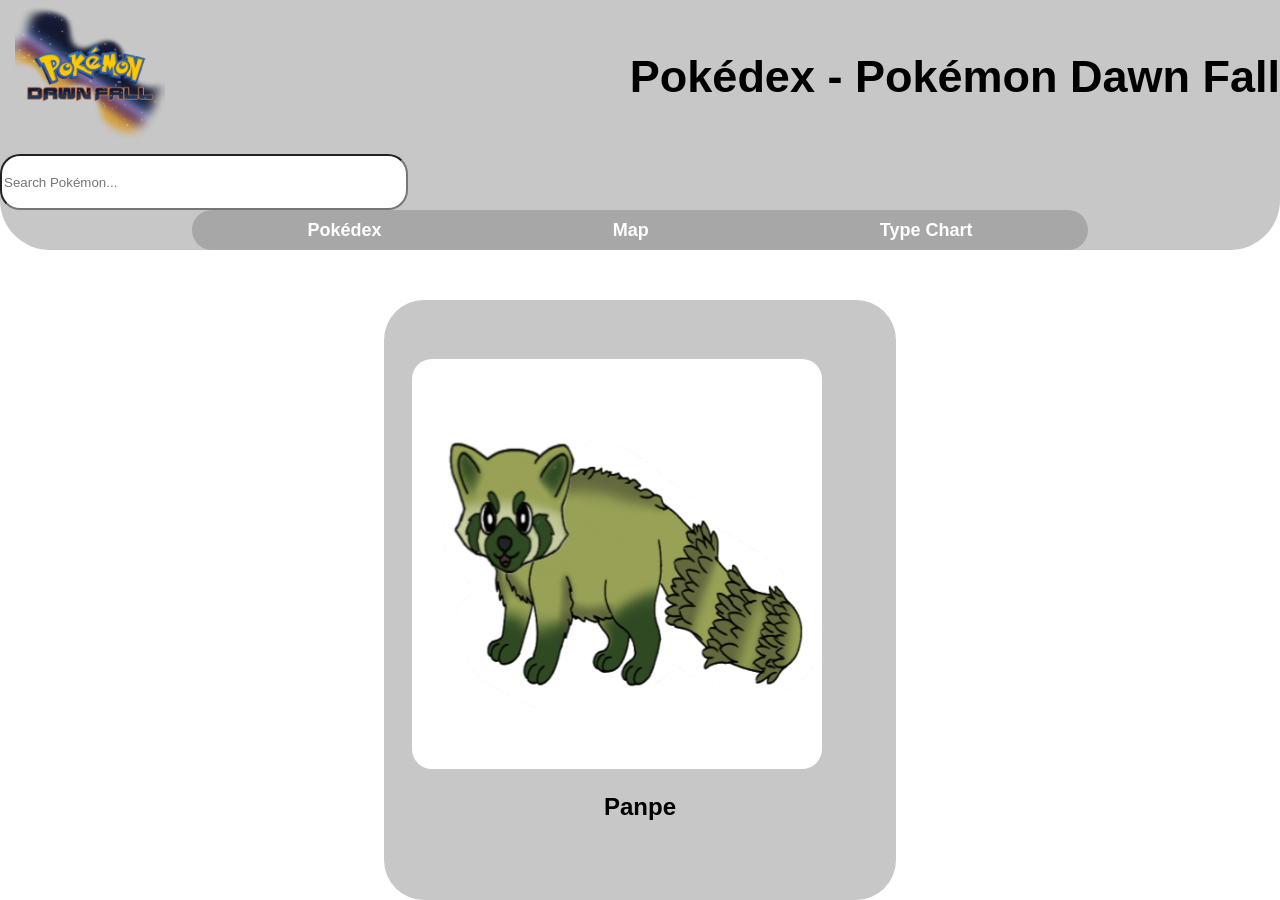
==== index.html @ 6885f35f "tem favicon agr" ====
<!DOCTYPE html>
<html lang="en">
<head>
    <meta charset="UTF-8">
    <meta name="viewport" content="width=device-width, initial-scale=1.0">
    <title>Pokédex - Pokémon Dawn Fall</title>
    <link rel="stylesheet" href="Css/dex.css">
    <link rel="icon" href="Img/LogoDawn-Fall.png" type="image/x-icon">
</head>
<body>
    <header>
        <picture>
            <img src="Img/LogoDawn-Fall.png" alt="Pokémon Dawn Fall Logo" href="index.html">
        </picture>
        <h1>Pokédex - Pokémon Dawn Fall</h1>
        <input type="text" id="pesquisa" placeholder="Search Pokémon...">
        <nav>
            <a href="index.html">Pokédex</a>
            <a href="#">Map</a>
            <a href="#">Type Chart</a>
        </nav>
    </header>
    <main>
        <section id="Panpe">
            <picture>
                <img src="Img/Panpe.png" alt="Panpe Pokémon">
            </picture>
            <h1>Panpe</h1>
        </section>
    </main>
</body>
---- Css/dex.css ----
body{
    background-color: white;
    font-family: Arial, sans-serif;
    margin: 0;
}
header{
    background-color: #c7c7c7;
    width: 100%;
    height: 250px;
    display: flex;
    justify-content: space-between;
    align-items: center;
    flex-wrap: wrap;
    border-radius: 0 0 50px 50px;
}
header nav{
    margin-left: 15%;
    width: 70%;
    height: 40px;
    display: flex;
    justify-content: space-around;
    align-items: center;
    background-color: #a7a7a7;
    border-radius: 20px;
}
header img{
    margin-left: 10%;
    width: 150px;
    height: auto;
}
header h1{
    margin-left: 15%;
    font-size: 45px;
}
header input{
    margin-right: 1%;
    width: 400px;
    height: 50px;
    background-color: #ffffff;
    border-radius: 20px;
}
nav a{
    text-decoration: none;
    color: white;
    font-size: 18px;
    font-weight: bold;
}
main{
    width: 100%;
    height: auto;
    display: flex;
    justify-content: center;
}
main section{
    margin-top: 50px;
    width: 40%;
    height: 600px;
    background-color: #c7c7c7;
    display: flex;
    justify-content: center;
    align-items: center;
    flex-direction: column;
    border-radius: 40px;
    text-align:justify;
}

main section img{
    width: 90%;
    height: auto;
    background-color: white;
    border-radius: 20px;
}
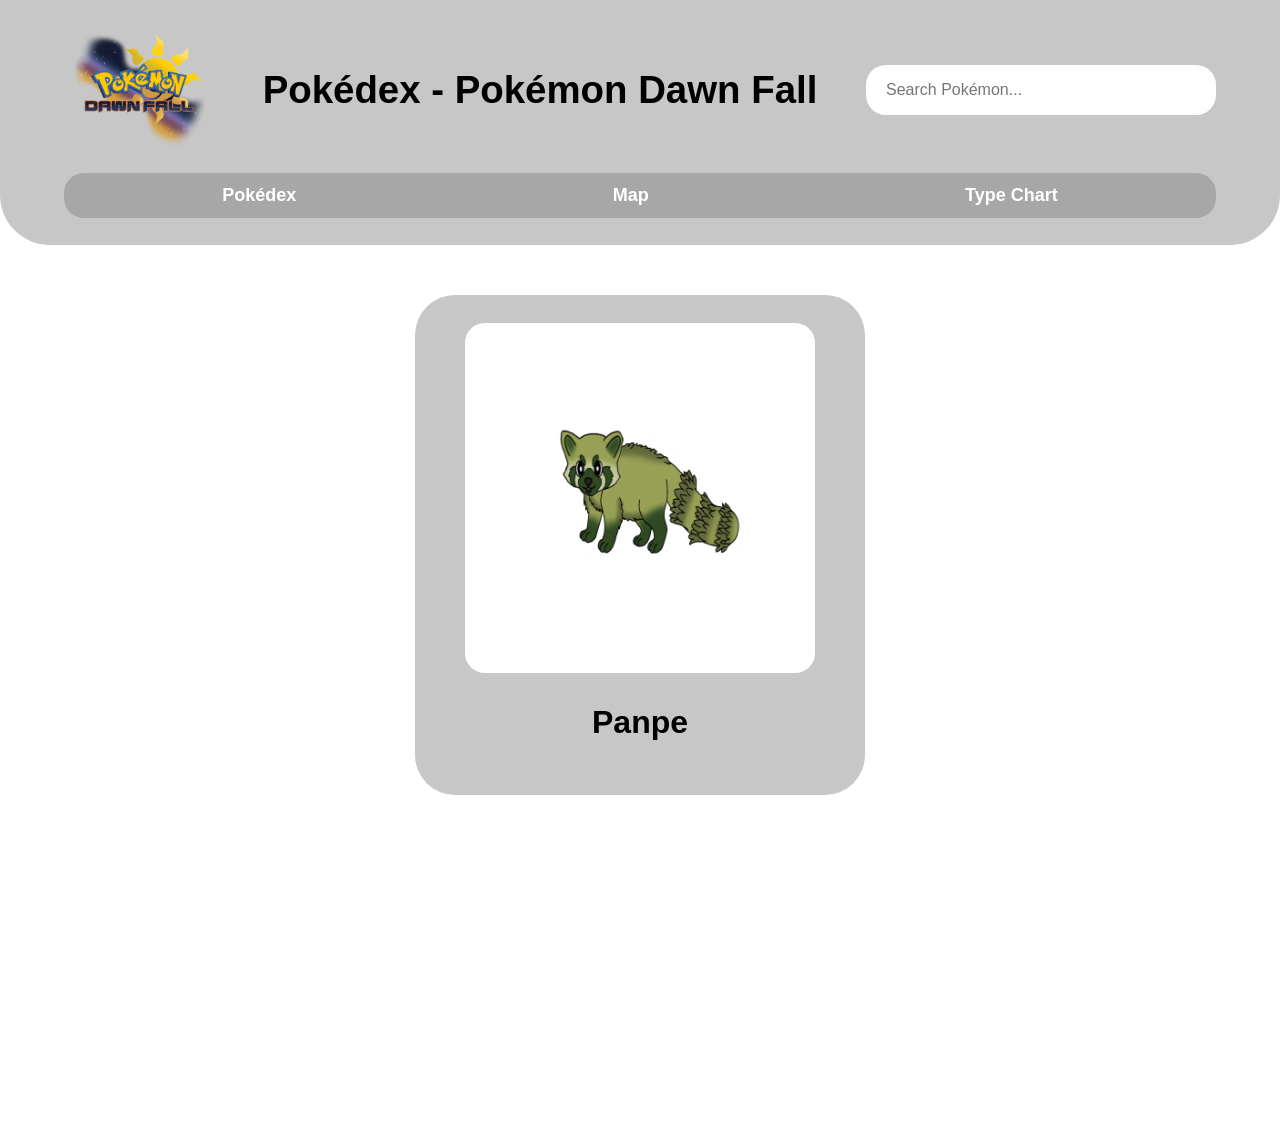
==== commit aa75693c: "Dex with images and Grid Header" ====
--- a/index.html
+++ b/index.html
@@ -4,14 +4,15 @@
     <meta charset="UTF-8">
     <meta name="viewport" content="width=device-width, initial-scale=1.0">
     <title>Pokédex - Pokémon Dawn Fall</title>
-    <link rel="stylesheet" href="Css/dex.css">
+    <link rel="stylesheet" href="Css/style.css">
     <link rel="icon" href="Img/LogoDawn-Fall.png" type="image/x-icon">
 </head>
 <body>
+
     <header>
-        <picture>
-            <img src="Img/LogoDawn-Fall.png" alt="Pokémon Dawn Fall Logo" href="index.html">
-        </picture>
+        <a href="index.html" class="logo">
+            <img src="Img/LogoDawn-Fall.png" alt="Pokémon Dawn Fall Logo">
+        </a>
         <h1>Pokédex - Pokémon Dawn Fall</h1>
         <input type="text" id="pesquisa" placeholder="Search Pokémon...">
         <nav>
@@ -28,4 +29,5 @@
             <h1>Panpe</h1>
         </section>
     </main>
-</body>+</body>
+</html>
--- a/Css/style.css
+++ b/Css/style.css
@@ -0,0 +1,182 @@
+* {
+    box-sizing: border-box;
+}
+body {
+    background-color: white;
+    font-family: Arial, sans-serif;
+    margin: 0;
+}
+header {
+    background-color: #c7c7c7;
+    width: 100%;
+    min-height: 220px;
+    padding: 25px 5%;
+    display: grid;
+    grid-template-columns: 150px 1fr 350px;
+    grid-template-rows: 1fr 50px;
+    align-items: center;
+    gap: 15px 30px;
+    border-radius: 0 0 50px 50px;
+}
+header .logo {
+    grid-column: 1;
+    grid-row: 1;
+    display: flex;
+    justify-content: center;
+}
+header img {
+    width: 130px;
+    max-width: 100%;
+    height: auto;
+}
+header h1 {
+    grid-column: 2;
+    grid-row: 1;
+    font-size: clamp(25px, 3vw, 45px);
+    text-align: center;
+    margin: 0;
+}
+header input {
+    grid-column: 3;
+    grid-row: 1;
+    width: 100%;
+    height: 50px;
+    padding: 0 20px;
+    background-color: white;
+    border: none;
+    border-radius: 20px;
+    font-size: 16px;
+    outline: none;
+}
+header nav {
+    grid-column: 1 / 4;
+    grid-row: 2;
+    width: 100%;
+    height: 45px;
+    display: flex;
+    justify-content: space-around;
+    align-items: center;
+    background-color: #a7a7a7;
+    border-radius: 20px;
+}
+nav a {
+    text-decoration: none;
+    color: white;
+    font-size: 18px;
+    font-weight: bold;
+    transition: 0.2s;
+}
+nav a:hover {
+    color: #333;
+}
+main {
+    width: 100%;
+    min-height: 100vh;
+    display: flex;
+    justify-content: center;
+    align-items: flex-start;
+    padding: 30px 20px;
+}
+main section {
+    margin-top: 20px;
+    width: 100%;
+    max-width: 450px;
+    min-height: 500px;
+    padding: 25px;
+    background-color: #c7c7c7;
+    display: flex;
+    justify-content: center;
+    align-items: center;
+    flex-direction: column;
+    border-radius: 40px;
+    text-align: center;
+}
+main section picture {
+    width: 100%;
+}
+main section img {
+    width: 100%;
+    max-width: 350px;
+    height: auto;
+    background-color: white;
+    border-radius: 20px;
+}
+main section h1 {
+    font-size: 32px;
+}
+@media (max-width: 900px) {
+    header {
+        grid-template-columns: 100px 1fr;
+        grid-template-rows: auto auto auto;
+        gap: 15px;
+        padding: 20px 4%;
+    }
+    header .logo {
+        grid-column: 1;
+        grid-row: 1;
+    }
+    header img {
+        width: 90px;
+    }
+    header h1 {
+        grid-column: 2;
+        grid-row: 1;
+        font-size: 30px;
+    }
+    header input {
+        grid-column: 1 / 3;
+        grid-row: 2;
+    }
+    header nav {
+        grid-column: 1 / 3;
+        grid-row: 3;
+    }
+}
+@media (max-width: 550px) {
+    header {
+        grid-template-columns: 1fr;
+        grid-template-rows: auto auto auto auto;
+        padding: 20px;
+        border-radius: 0 0 30px 30px;
+    }
+    header .logo {
+        grid-column: 1;
+        grid-row: 1;
+    }
+    header img {
+        width: 100px;
+    }
+    header h1 {
+        grid-column: 1;
+        grid-row: 2;
+        font-size: 25px;
+        text-align: center;
+    }
+    header input {
+        grid-column: 1;
+        grid-row: 3;
+        height: 45px;
+    }
+    header nav {
+        grid-column: 1;
+        grid-row: 4;
+        height: auto;
+        min-height: 45px;
+        gap: 10px;
+        padding: 12px 5px;
+    }
+    nav a {
+        font-size: 14px;
+    }
+    main {
+        padding: 20px 15px;
+    }
+    main section {
+        min-height: 400px;
+        padding: 20px;
+        border-radius: 25px;
+    }
+    main section h1 {
+        font-size: 26px;
+    }
+}
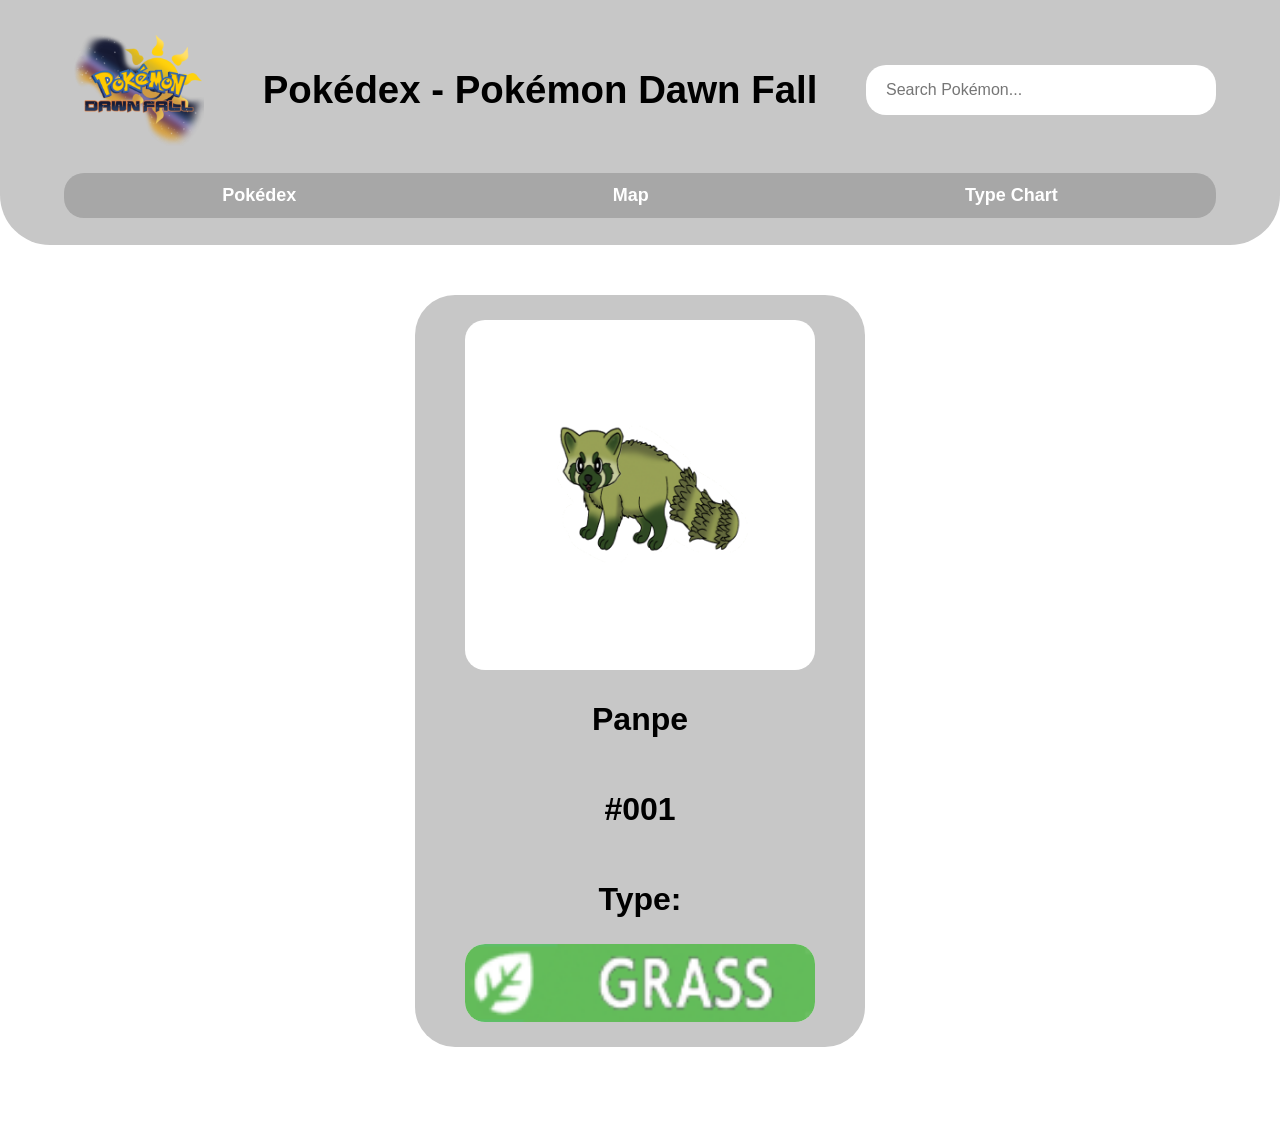
==== commit 5a09aa7c: "New Image Folder" ====
--- a/index.html
+++ b/index.html
@@ -5,13 +5,13 @@
     <meta name="viewport" content="width=device-width, initial-scale=1.0">
     <title>Pokédex - Pokémon Dawn Fall</title>
     <link rel="stylesheet" href="Css/style.css">
-    <link rel="icon" href="Img/LogoDawn-Fall.png" type="image/x-icon">
+    <link rel="icon" href="Img/Logos/LogoDawn-Fall.png" type="favicon">
 </head>
 <body>
 
     <header>
         <a href="index.html" class="logo">
-            <img src="Img/LogoDawn-Fall.png" alt="Pokémon Dawn Fall Logo">
+            <img src="Img/Logos/LogoDawn-Fall.png" alt="Pokémon Dawn Fall Logo">
         </a>
         <h1>Pokédex - Pokémon Dawn Fall</h1>
         <input type="text" id="pesquisa" placeholder="Search Pokémon...">
@@ -24,9 +24,12 @@
     <main>
         <section id="Panpe">
             <picture>
-                <img src="Img/Panpe.png" alt="Panpe Pokémon">
+                <img src="Img/Pokémons/Panpe.png" alt="Panpe Pokémon">
             </picture>
             <h1>Panpe</h1>
+            <h1>#001</h1>
+            <h1>Type:</h1>
+            <img class="types" src="Img/Type Icons/Grass.png" alt="Grass Type">
         </section>
     </main>
 </body>
--- a/Css/style.css
+++ b/Css/style.css
@@ -101,6 +101,9 @@
     background-color: white;
     border-radius: 20px;
 }
+.types{
+    background-color: none;
+}
 main section h1 {
     font-size: 32px;
 }
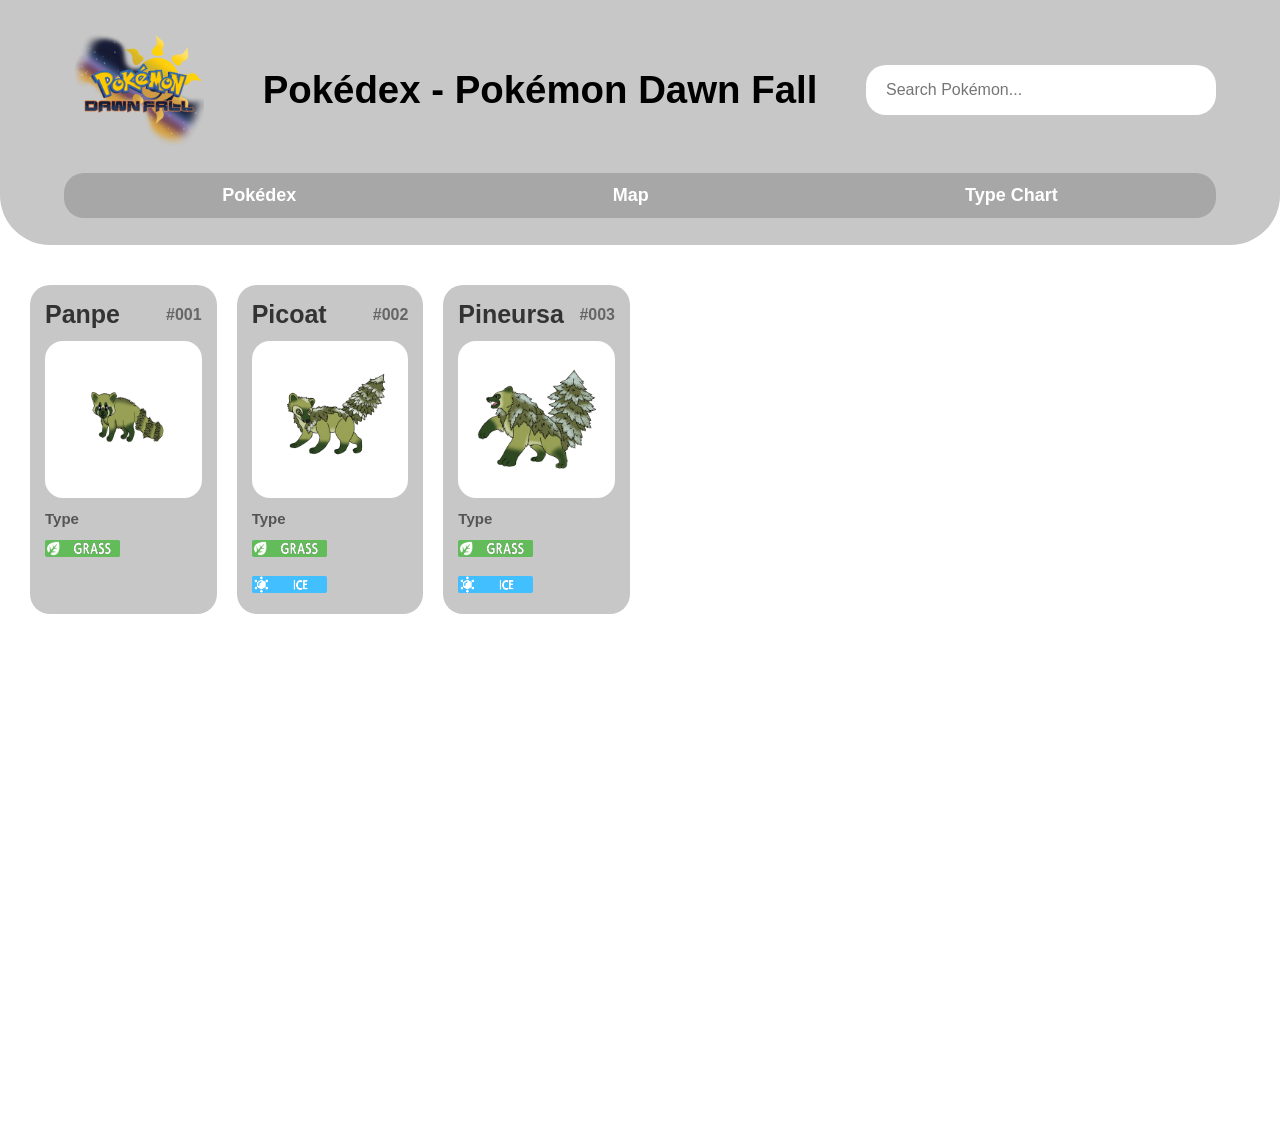
==== commit d0cd224a: "Grid system and #003" ====
--- a/index.html
+++ b/index.html
@@ -21,15 +21,53 @@
             <a href="#">Type Chart</a>
         </nav>
     </header>
-    <main>
-        <section id="Panpe">
-            <picture>
+    <main class="pokedex">
+        <section class="pokemon-card" id="Panpe">
+            <div class="pokemon-header">
+                <h2>Panpe</h2>
+                <span class="pokemon-number">#001</span>
+            </div>
+            <picture class="pokemon-artwork">
                 <img src="Img/Pokémons/Panpe.png" alt="Panpe Pokémon">
             </picture>
-            <h1>Panpe</h1>
-            <h1>#001</h1>
-            <h1>Type:</h1>
-            <img class="types" src="Img/Type Icons/Grass.png" alt="Grass Type">
+            <div class="pokemon-info">
+                <span class="info-label">Type</span>
+                <div class="pokemon-types">
+                    <img class="types" src="Img/Type Icons/Grass.png" alt="Grass">
+                </div>
+            </div>
+        </section>
+        <section class="pokemon-card" id="Picoat">
+            <div class="pokemon-header">
+                <h2>Picoat</h2>
+                <span class="pokemon-number">#002</span>
+            </div>
+            <picture class="pokemon-artwork">
+                <img src="Img/Pokémons/Picoat.png" alt="Picoat Pokémon">
+            </picture>
+            <div class="pokemon-info">
+                <span class="info-label">Type</span>
+                <div class="pokemon-types">
+                    <img class="types" src="Img/Type Icons/Grass.png" alt="Grass">
+                    <img class="types" src="Img/Type Icons/Ice.png" alt="Ice">
+                </div>
+            </div>
+        </section>
+        <section class="pokemon-card" id="Pineursa">
+            <div class="pokemon-header">
+                <h2>Pineursa</h2>
+                <span class="pokemon-number">#003</span>
+            </div>
+            <picture class="pokemon-artwork">
+                <img src="Img/Pokémons/Pineursa.png" alt="Pineursa Pokémon">
+            </picture>
+            <div class="pokemon-info">
+                <span class="info-label">Type</span>
+                <div class="pokemon-types">
+                    <img class="types" src="Img/Type Icons/Grass.png" alt="Grass">
+                    <img class="types" src="Img/Type Icons/Ice.png" alt="Ice">
+                </div>
+            </div>
         </section>
     </main>
 </body>
--- a/Css/style.css
+++ b/Css/style.css
@@ -66,46 +66,119 @@
     font-weight: bold;
     transition: 0.2s;
 }
-nav a:hover {
+main.pokedex {
+    width: 100%;
+    max-width: 1800px;
+    min-height: 100vh;
+    margin: 0 auto;
+    padding: 40px 30px;
+    display: grid;
+    grid-template-columns: repeat(6, minmax(0, 1fr));
+    grid-auto-rows: max-content;
+    gap: 20px;
+    align-items: stretch;
+}
+.pokemon-card {
+    width: 100%;
+    min-width: 0;
+    padding: 15px;
+    background-color: #c7c7c7;
+    border-radius: 20px;
+    display: flex;
+    flex-direction: column;
+    gap: 12px;
+}
+.pokemon-header {
+    width: 100%;
+    display: flex;
+    justify-content: space-between;
+    align-items: center;
+    gap: 10px;
+}
+.pokemon-header h2 {
+    margin: 0;
+    font-size: 25px;
     color: #333;
 }
-main {
-    width: 100%;
-    min-height: 100vh;
+.pokemon-number {
+    font-size: 16px;
+    font-weight: bold;
+    color: #666;
+}
+.pokemon-artwork {
+    width: 100%;
+    aspect-ratio: 1 / 1;
     display: flex;
     justify-content: center;
-    align-items: flex-start;
-    padding: 30px 20px;
-}
-main section {
-    margin-top: 20px;
-    width: 100%;
-    max-width: 450px;
-    min-height: 500px;
-    padding: 25px;
-    background-color: #c7c7c7;
-    display: flex;
-    justify-content: center;
-    align-items: center;
+    align-items: center;
+    background-color: white;
+    border-radius: 18px;
+    overflow: hidden;
+}
+.pokemon-artwork img {
+    width: 90%;
+    height: 90%;
+    object-fit: contain;
+}
+.pokemon-info {
+    display: flex;
     flex-direction: column;
-    border-radius: 40px;
-    text-align: center;
-}
-main section picture {
-    width: 100%;
-}
-main section img {
-    width: 100%;
-    max-width: 350px;
-    height: auto;
-    background-color: white;
-    border-radius: 20px;
-}
-.types{
-    background-color: none;
-}
-main section h1 {
-    font-size: 32px;
+    gap: 8px;
+}
+.info-label {
+    font-size: 15px;
+    font-weight: bold;
+    color: #555;
+}
+.pokemon-types {
+    display: flex;
+    align-items: center;
+    gap: 8px;
+    flex-wrap: wrap;
+}
+.types {
+    width: 75px;
+    height: 28px;
+    object-fit: contain;
+}
+@media (max-width: 1200px) {
+    main.pokedex {
+        grid-template-columns: repeat(4, minmax(0, 1fr));
+    }
+}
+@media (max-width: 900px) {
+    main.pokedex {
+        grid-template-columns: repeat(3, minmax(0, 1fr));
+        gap: 15px;
+        padding: 25px 20px;
+    }
+}
+@media (max-width: 550px) {
+    main.pokedex {
+        grid-template-columns: repeat(2, minmax(0, 1fr));
+        gap: 12px;
+        padding: 20px 12px;
+    }
+    .pokemon-card {
+        padding: 12px;
+        border-radius: 18px;
+        gap: 10px;
+    }
+    .pokemon-header h2 {
+        font-size: 18px;
+    }
+    .pokemon-number {
+        font-size: 12px;
+    }
+    .types {
+        width: 55px;
+        height: 23px;
+    }
+}
+@media (max-width: 350px) {
+    main.pokedex {
+        grid-template-columns: 1fr;
+    }
 }
 @media (max-width: 900px) {
     header {
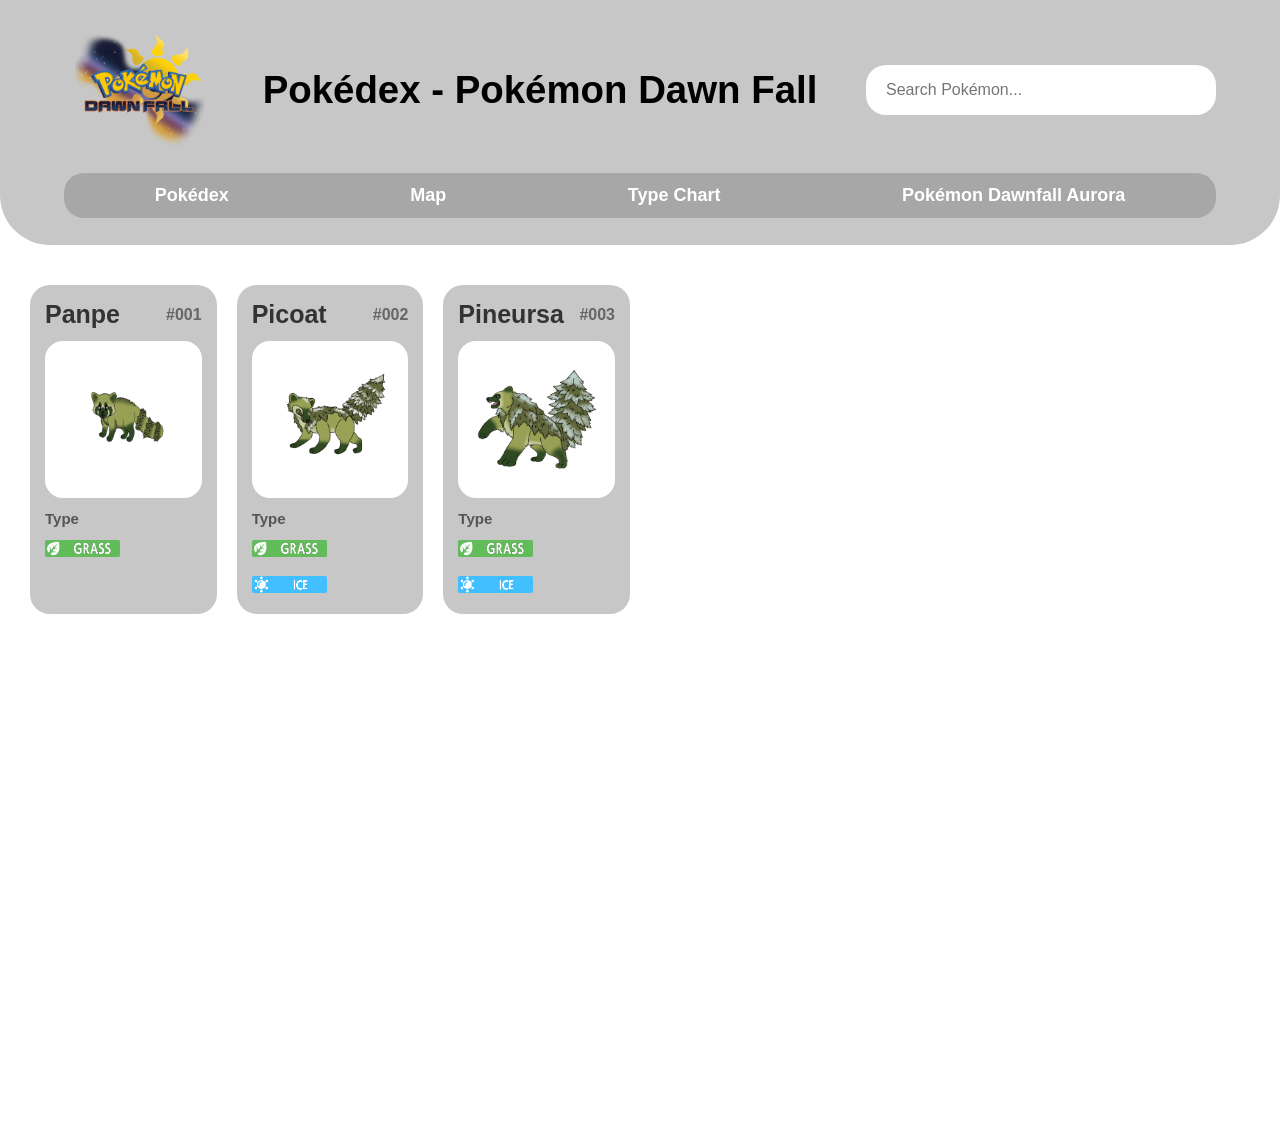
==== commit f1064425: "Backup pra luz não cair" ====
--- a/index.html
+++ b/index.html
@@ -19,6 +19,7 @@
             <a href="index.html">Pokédex</a>
             <a href="#">Map</a>
             <a href="#">Type Chart</a>
+            <a href="Pages/Aurora.html">Pokémon Dawnfall Aurora</a>
         </nav>
     </header>
     <main class="pokedex">
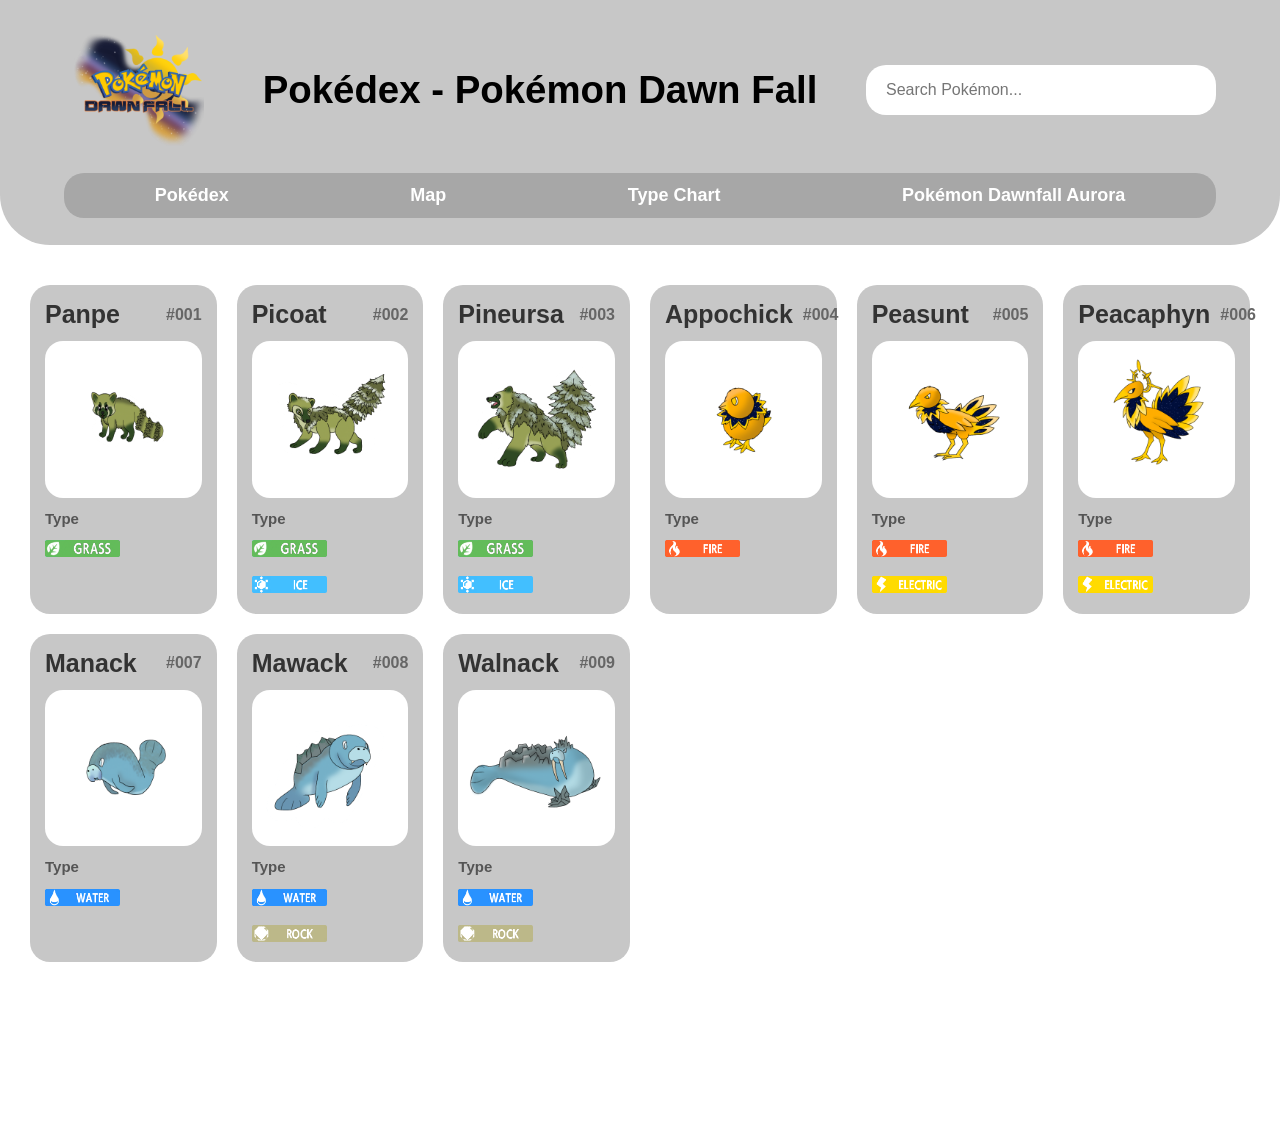
==== commit a3ed27cb: "Iniciais catalogados" ====
--- a/index.html
+++ b/index.html
@@ -70,6 +70,100 @@
                 </div>
             </div>
         </section>
+         <section class="pokemon-card" id="Appochick">
+            <div class="pokemon-header">
+                <h2>Appochick</h2>
+                <span class="pokemon-number">#004</span>
+            </div>
+            <picture class="pokemon-artwork">
+                <img src="Img/Pokémons/Appochick.png" alt="Appochick Pokémon">
+            </picture>
+            <div class="pokemon-info">
+                <span class="info-label">Type</span>
+                <div class="pokemon-types">
+                    <img class="types" src="Img/Type Icons/Fire.png" alt="Fire">
+                </div>
+            </div>
+        </section>
+         <section class="pokemon-card" id="Peasunt">
+            <div class="pokemon-header">
+                <h2>Peasunt</h2>
+                <span class="pokemon-number">#005</span>
+            </div>
+            <picture class="pokemon-artwork">
+                <img src="Img/Pokémons/Peasunt.png" alt="Peasunt Pokémon">
+            </picture>
+            <div class="pokemon-info">
+                <span class="info-label">Type</span>
+                <div class="pokemon-types">
+                    <img class="types" src="Img/Type Icons/Fire.png" alt="Fire">
+                    <img class="types" src="Img/Type Icons/Electric.png" alt="Electric">
+                </div>
+            </div>
+        </section>
+        <section class="pokemon-card" id="Peacaphyn">
+            <div class="pokemon-header">
+                <h2>Peacaphyn</h2>
+                <span class="pokemon-number">#006</span>
+            </div>
+            <picture class="pokemon-artwork">
+                <img src="Img/Pokémons/Peacaphyn.png" alt="Peacaphyn Pokémon">
+            </picture>
+            <div class="pokemon-info">
+                <span class="info-label">Type</span>
+                <div class="pokemon-types">
+                    <img class="types" src="Img/Type Icons/Fire.png" alt="Fire">
+                    <img class="types" src="Img/Type Icons/Electric.png" alt="Electric">
+                </div>
+            </div>
+        </section>
+         <section class="pokemon-card" id="Manack">
+            <div class="pokemon-header">
+                <h2>Manack</h2>
+                <span class="pokemon-number">#007</span>
+            </div>
+            <picture class="pokemon-artwork">
+                <img src="Img/Pokémons/Manack.png" alt="Manack Pokémon">
+            </picture>
+            <div class="pokemon-info">
+                <span class="info-label">Type</span>
+                <div class="pokemon-types">
+                    <img class="types" src="Img/Type Icons/Water.png" alt="Water">
+                </div>
+            </div>
+        </section>
+         <section class="pokemon-card" id="Mawack">
+            <div class="pokemon-header">
+                <h2>Mawack</h2>
+                <span class="pokemon-number">#008</span>
+            </div>
+            <picture class="pokemon-artwork">
+                <img src="Img/Pokémons/Mawack.png" alt="Mawack Pokémon">
+            </picture>
+            <div class="pokemon-info">
+                <span class="info-label">Type</span>
+                <div class="pokemon-types">
+                    <img class="types" src="Img/Type Icons/Water.png" alt="Water">
+                    <img class="types" src="Img/Type Icons/Rock.png" alt="Rock">
+                </div>
+            </div>
+        </section>
+         <section class="pokemon-card" id="Walnack">
+            <div class="pokemon-header">
+                <h2>Walnack</h2>
+                <span class="pokemon-number">#009</span>
+            </div>
+            <picture class="pokemon-artwork">
+                <img src="Img/Pokémons/Walnack.png" alt="Walnack Pokémon">
+            </picture>
+            <div class="pokemon-info">
+                <span class="info-label">Type</span>
+                <div class="pokemon-types">
+                    <img class="types" src="Img/Type Icons/Water.png" alt="Water">
+                    <img class="types" src="Img/Type Icons/Rock.png" alt="Rock">
+                </div>
+            </div>
+        </section>
     </main>
 </body>
 </html>
--- a/Css/style.css
+++ b/Css/style.css
@@ -65,6 +65,9 @@
     font-size: 18px;
     font-weight: bold;
     transition: 0.2s;
+}
+nav a:hover {
+    text-decoration: underline;
 }
 main.pokedex {
     width: 100%;
@@ -88,6 +91,9 @@
     flex-direction: column;
     gap: 12px;
 }
+.pokemon-card:hover {
+    transform:translateY(-5px)
+}
 .pokemon-header {
     width: 100%;
     display: flex;
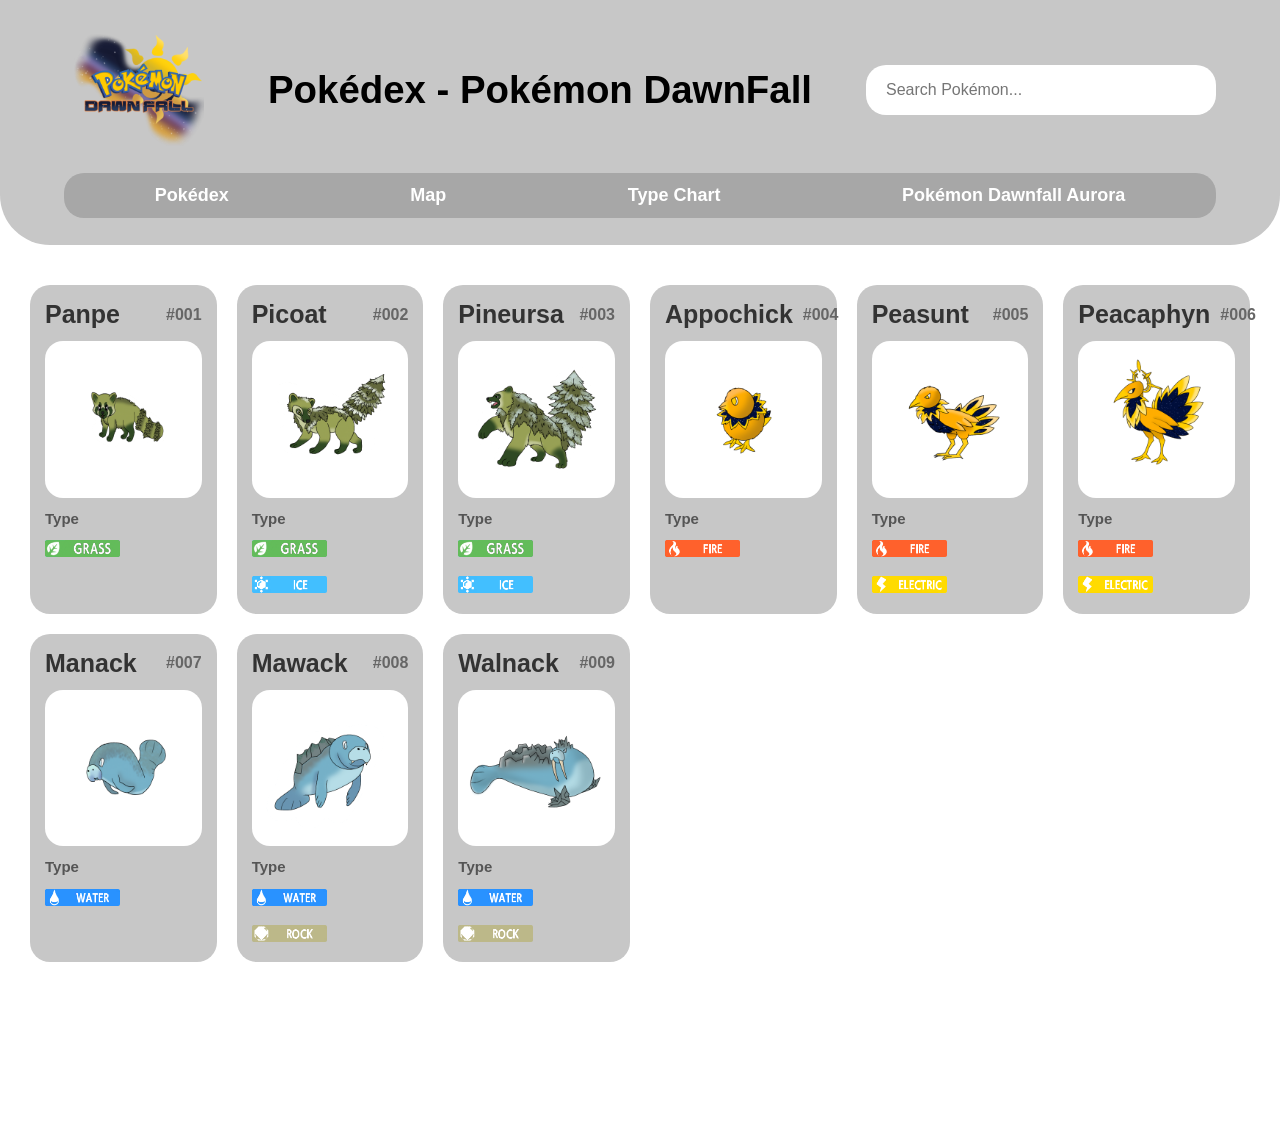
==== commit 0b16fa9b: "Id identifier" ====
--- a/index.html
+++ b/index.html
@@ -3,7 +3,7 @@
 <head>
     <meta charset="UTF-8">
     <meta name="viewport" content="width=device-width, initial-scale=1.0">
-    <title>Pokédex - Pokémon Dawn Fall</title>
+    <title>Pokédex - Pokémon DawnFall</title>
     <link rel="stylesheet" href="Css/style.css">
     <link rel="icon" href="Img/Logos/LogoDawn-Fall.png" type="favicon">
 </head>
@@ -13,7 +13,7 @@
         <a href="index.html" class="logo">
             <img src="Img/Logos/LogoDawn-Fall.png" alt="Pokémon Dawn Fall Logo">
         </a>
-        <h1>Pokédex - Pokémon Dawn Fall</h1>
+        <h1>Pokédex - Pokémon DawnFall</h1>
         <input type="text" id="pesquisa" placeholder="Search Pokémon...">
         <nav>
             <a href="index.html">Pokédex</a>
@@ -165,5 +165,6 @@
             </div>
         </section>
     </main>
+    <script src="Js/script.js"></script>
 </body>
 </html>
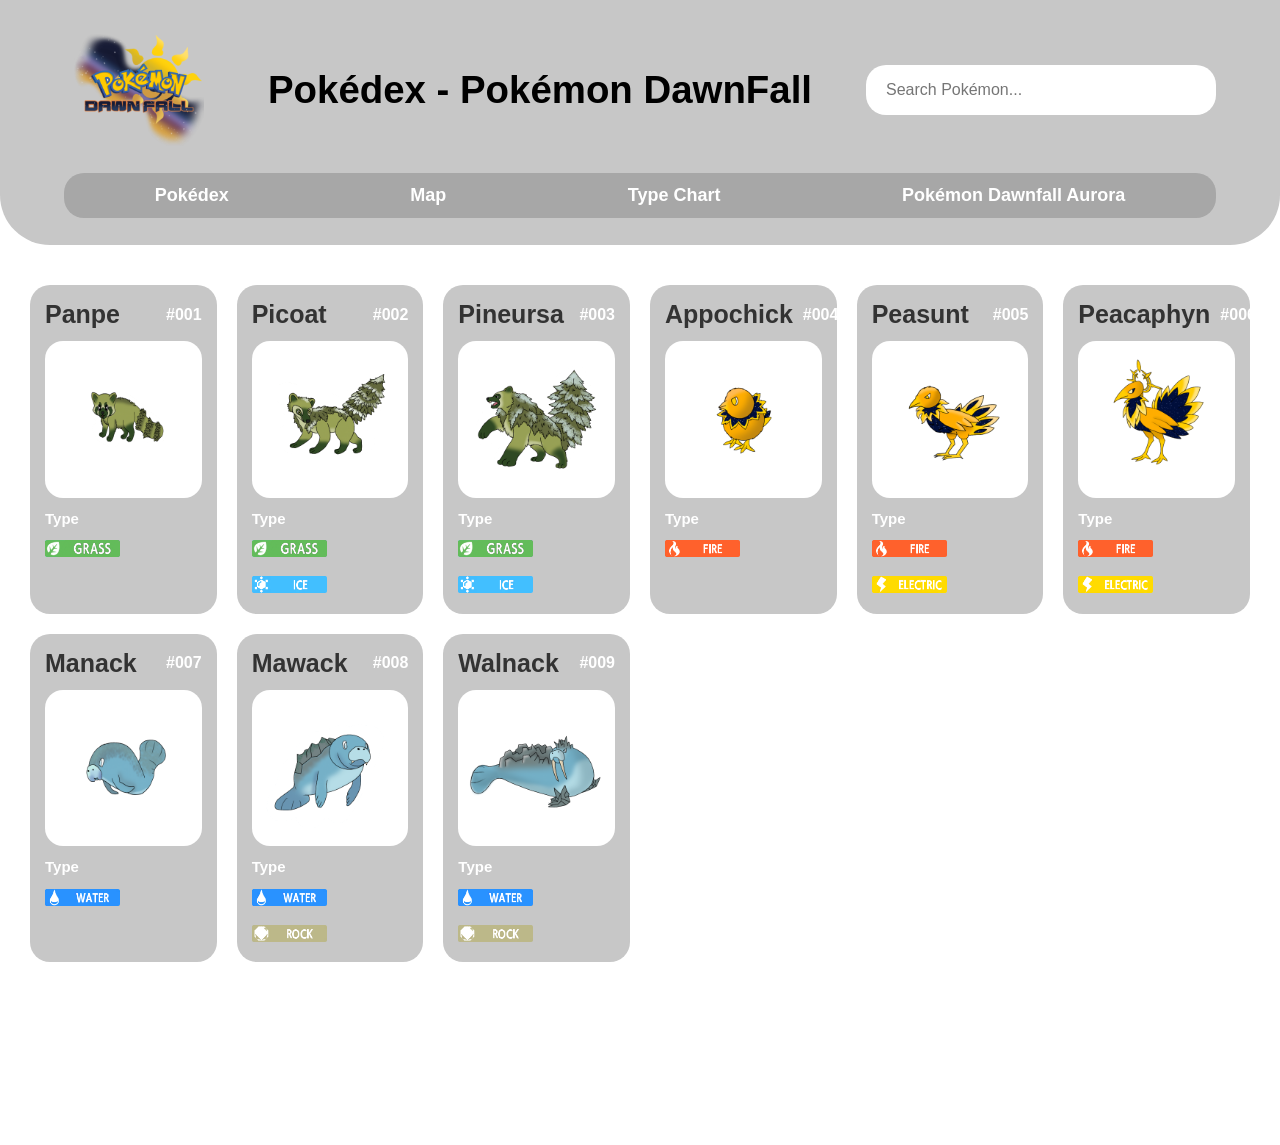
==== commit 15c2a88d: "variaveis corrigidas" ====
--- a/index.html
+++ b/index.html
@@ -5,6 +5,7 @@
     <meta name="viewport" content="width=device-width, initial-scale=1.0">
     <title>Pokédex - Pokémon DawnFall</title>
     <link rel="stylesheet" href="Css/style.css">
+    <link rel="stylesheet" href="Css/variaveis.css">
     <link rel="icon" href="Img/Logos/LogoDawn-Fall.png" type="favicon">
 </head>
 <body>
--- a/Css/style.css
+++ b/Css/style.css
@@ -2,12 +2,12 @@
     box-sizing: border-box;
 }
 body {
-    background-color: white;
-    font-family: Arial, sans-serif;
+    background-color: var(--color-background);
+    font-family: var(--font-primary);
     margin: 0;
 }
 header {
-    background-color: #c7c7c7;
+    background-color: var(--color-primary);
     width: 100%;
     min-height: 220px;
     padding: 25px 5%;
@@ -42,7 +42,7 @@
     width: 100%;
     height: 50px;
     padding: 0 20px;
-    background-color: white;
+    background-color: var(--color-background);
     border: none;
     border-radius: 20px;
     font-size: 16px;
@@ -56,12 +56,12 @@
     display: flex;
     justify-content: space-around;
     align-items: center;
-    background-color: #a7a7a7;
+    background-color: var(--color-secondary);
     border-radius: 20px;
 }
 nav a {
     text-decoration: none;
-    color: white;
+    color: var(--color-text-light);
     font-size: 18px;
     font-weight: bold;
     transition: 0.2s;
@@ -85,7 +85,7 @@
     width: 100%;
     min-width: 0;
     padding: 15px;
-    background-color: #c7c7c7;
+    background-color: var(--color-primary);
     border-radius: 20px;
     display: flex;
     flex-direction: column;
@@ -104,12 +104,12 @@
 .pokemon-header h2 {
     margin: 0;
     font-size: 25px;
-    color: #333;
+    color: var(--color-text);
 }
 .pokemon-number {
     font-size: 16px;
     font-weight: bold;
-    color: #666;
+    color: var(--color-text-light);
 }
 .pokemon-artwork {
     width: 100%;
@@ -117,7 +117,7 @@
     display: flex;
     justify-content: center;
     align-items: center;
-    background-color: white;
+    background-color: var(--color-background);
     border-radius: 18px;
     overflow: hidden;
 }
@@ -134,7 +134,7 @@
 .info-label {
     font-size: 15px;
     font-weight: bold;
-    color: #555;
+    color: var(--color-text-light);
 }
 .pokemon-types {
     display: flex;
--- a/Css/variaveis.css
+++ b/Css/variaveis.css
@@ -0,0 +1,23 @@
+:root {
+    --color-primary: #c7c7c7;
+    --color-secondary: #a7a7a7;
+    --color-background: #ffffff;
+    --color-surface: #f5f5f5;
+    --color-text: #333333;
+    --color-text-light: #666666;
+    --color-text-light: #ffffff;
+    --font-primary: Arial, sans-serif;
+    --font-size-small: 14px;
+    --font-size-normal: 16px;
+    --font-size-large: 25px;
+    --font-size-title: 45px;
+    --spacing-small: 8px;
+    --spacing-medium: 16px;
+    --spacing-large: 24px;
+    --spacing-xl: 40px;
+    --radius-small: 10px;
+    --radius-medium: 20px;
+    --radius-large: 40px;
+    --shadow-card: 0 8px 18px rgba(0, 0, 0, 0.15);
+    --transition-default: 0.2s ease;
+}
